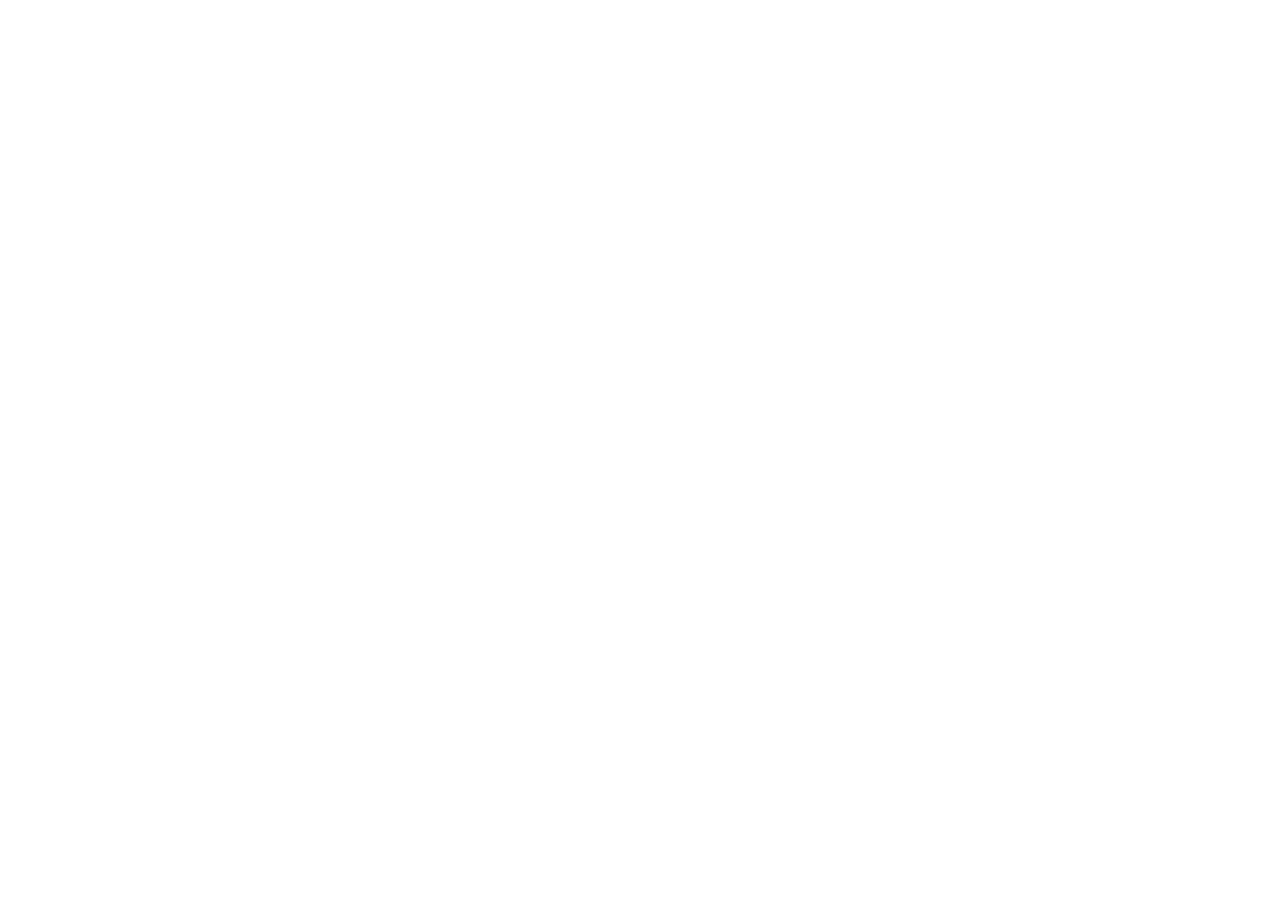
==== public/index.html @ 9d3251cb "estrutura" ====
<!DOCTYPE html>
<html lang="pt-br">
<head>
    <meta charset="UTF-8">
    <meta name="viewport" content="width=device-width, initial-scale=1.0">
    <title>Document</title>
    <link rel="stylesheet" href="assets/css/homepage/index.css">
</head>
<body>
    
</body>
</html>
---- public/assets/css/homepage/index.css ----
* {
    font-family: 'Segoe UI', Tahoma, Geneva, Verdana, sans-serif;
    font-size: 16px;
    margin: 0;
    padding: 0;
}
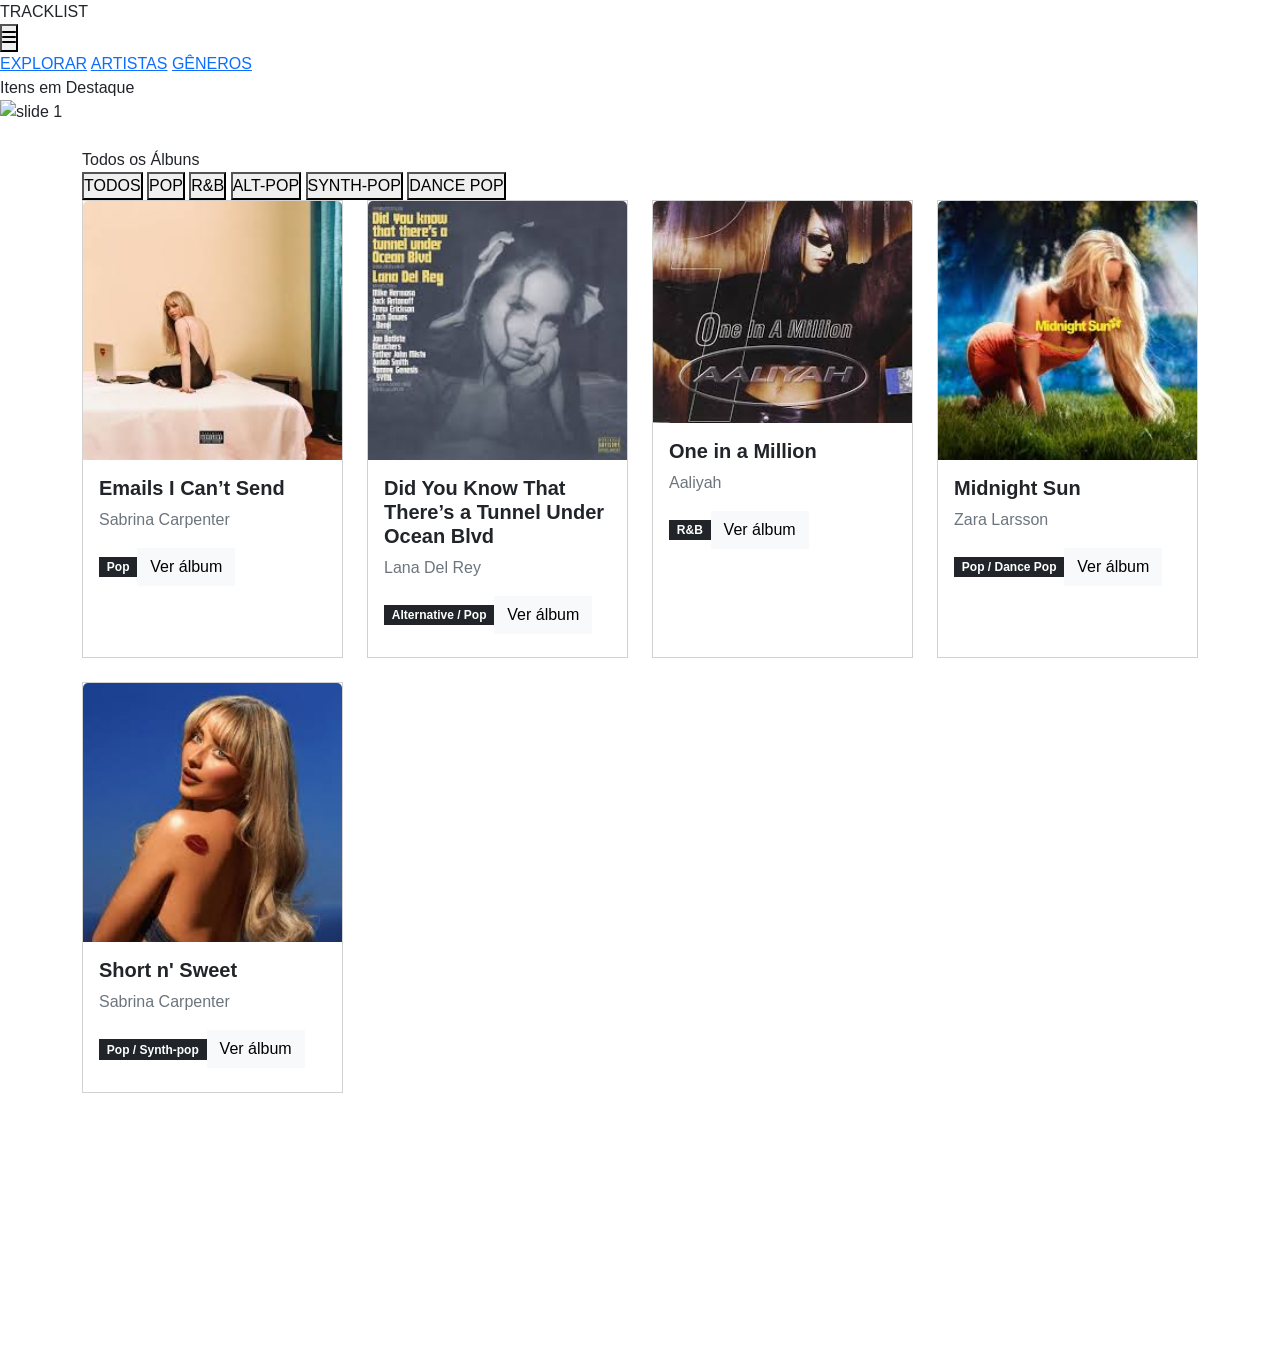
==== commit e13c3bbd: "fim" ====
--- a/public/index.html
+++ b/public/index.html
@@ -1,12 +1,161 @@
 <!DOCTYPE html>
 <html lang="pt-br">
+
 <head>
     <meta charset="UTF-8">
     <meta name="viewport" content="width=device-width, initial-scale=1.0">
-    <title>Document</title>
-    <link rel="stylesheet" href="assets/css/homepage/index.css">
+    <title>Tracklist</title>
+    <link rel="stylesheet" href="assets/css/homepage/estilo.css">
+    <link href="https://cdn.jsdelivr.net/npm/bootstrap@5.3.8/dist/css/bootstrap.min.css" rel="stylesheet"
+        integrity="sha384-sRIl4kxILFvY47J16cr9ZwB07vP4J8+LH7qKQnuqkuIAvNWLzeN8tE5YBujZqJLB" crossorigin="anonymous">
+    <link rel="stylesheet" href="https://cdnjs.cloudflare.com/ajax/libs/font-awesome/6.5.0/css/all.min.css">
 </head>
+
 <body>
-    
+    <header>
+        <div class="logo">
+            TRACKLIST
+        </div>
+        <nav class="nav-container">
+            <button class="menu-toggle" type="button" data-bs-toggle="collapse" data-bs-target="#menuMobile">
+                <i class="fa-solid fa-bars"></i>
+            </button>
+            <div class="menu-mobile collapse d-lg-block" id="menuMobile">
+                <div class="menu">
+                    <a href="#" class="item-menu">EXPLORAR</a>
+                    <a href="#" class="item-menu">ARTISTAS</a>
+                    <a href="#" class="item-menu">GÊNEROS</a>
+                </div>
+            </div>
+        </nav>
+    </header>
+
+    <main>
+        <div class="titulo-destaque">Itens em Destaque</div>
+        <div id="carouselExampleIndicators" class="carousel slide" data-bs-ride="carousel">
+
+            <div class="carousel-indicators">
+                <button type="button" data-bs-target="#carouselExampleIndicators" data-bs-slide-to="0"
+                    class="active"></button>
+
+                <button type="button" data-bs-target="#carouselExampleIndicators" data-bs-slide-to="1"></button>
+
+                <button type="button" data-bs-target="#carouselExampleIndicators" data-bs-slide-to="2"></button>
+            </div>
+
+            <div class="carousel-inner">
+
+                <div class="carousel-item active">
+                    <img src="https://www.rollingstone.com/wp-content/uploads/2021/08/AaliyahCreditMarcBaptiste-1.jpeg?w=1581&h=1054&crop=1"
+                        class="d-block w-100" alt="slide 1">
+
+                    <div class="carousel-caption">
+                        <h3>One In A Million</h3>
+                        <p>Aaliyah</p>
+
+                        <a href="detalhes.html?id=3" class="btn btn-outline-light rounded-0 px-4">
+                            Ver detalhes
+                        </a>
+                    </div>
+                </div>
+
+                <div class="carousel-item">
+                    <img src="https://pbs.twimg.com/media/FXqLXs3UIAgInqq.jpg" class="d-block w-100" alt="slide 2">
+
+                    <div class="carousel-caption">
+                        <h3>Emails I Can’t Send</h3>
+                        <p>Sabrina Carpenter</p>
+
+                        <a href="detalhes.html?id=1" class="btn btn-outline-light rounded-0 px-4">
+                            Ver detalhes
+                        </a>
+                    </div>
+                </div>
+
+                <div class="carousel-item">
+                    <img src="https://i0.wp.com/demetriakess.com/wp-content/uploads/2022/12/tumblr_186775bc4c5c85c2c6883a220fbc2486_4e7c18ce_2048.jpg?resize=1140%2C380&ssl=1"
+                        class="d-block w-100" alt="slide 3">
+
+                    <div class="carousel-caption">
+                        <h3>Did You Know That There’s a...</h3>
+                        <p>Lana Del Rey</p>
+
+                        <a href="detalhes.html?id=2" class="btn btn-outline-light rounded-0 px-4">
+                            Ver detalhes
+                        </a>
+                    </div>
+                </div>
+            </div>
+
+            <button class="carousel-control-prev" type="button" data-bs-target="#carouselExampleIndicators"
+                data-bs-slide="prev">
+
+                <span class="carousel-control-prev-icon"></span>
+
+            </button>
+
+            <button class="carousel-control-next" type="button" data-bs-target="#carouselExampleIndicators"
+                data-bs-slide="next">
+
+                <span class="carousel-control-next-icon"></span>
+
+            </button>
+        </div>
+
+        <div class="container mt-4 pb-5">
+            <div class="rotulo-wrapper">
+                <div class="rotulo">Todos os Álbuns</div>
+                <div class="filtros" id="filtros">
+                    <button class="filtro-btn active" data-genero="TODOS">TODOS</button>
+                    <button class="filtro-btn" data-genero="Pop">POP</button>
+                    <button class="filtro-btn" data-genero="R&B">R&amp;B</button>
+                    <button class="filtro-btn" data-genero="Alternative">ALT-POP</button>
+                    <button class="filtro-btn" data-genero="Synth-pop">SYNTH-POP</button>
+                    <button class="filtro-btn" data-genero="Dance Pop">DANCE POP</button>
+                </div>
+            </div>
+
+            <div id="album-list" class="row g-4"></div>
+
+        </div>
+    </main>
+    <footer class="footer-custom py-5 text-white">
+        <div class="container">
+
+            <div class="row">
+
+                <div class="col-12 col-md-7 col-lg-8 text-center text-md-start mb-4 mb-md-0">
+
+                    <h2 class="footer-title">
+                        SOBRE
+                    </h2>
+
+                    <p class="footer-text lh-lg mb-0">
+                        Tracklist é um catálogo editorial de álbuns musicais,
+                        um espaço para descobrir obras, explorar tracklists e
+                        mergulhar na estética de cada lançamento.
+                    </p>
+
+                </div>
+
+                <div class="col-12 col-md-5 col-lg-4 text-center text-md-end">
+
+                    <h2 class="footer-title">
+                        AUTORIA
+                    </h2>
+
+                    <ul class="footer-info list-unstyled mb-0">
+                        <li class="mb-2"><strong>Aluno:</strong> Sara Freitas</li>
+                        <li class="mb-2"><strong>Curso:</strong> Sistemas de Informação</li>
+                        <li><strong>Turma:</strong> Noite</li>
+                    </ul>
+                </div>
+            </div>
+        </div>
+    </footer>
+    <script src="./assets/js/albuns.js"></script>
+    <script src="./assets/js/detalhes.js"></script>
+    <script src="https://cdn.jsdelivr.net/npm/bootstrap@5.3.8/dist/js/bootstrap.bundle.min.js"></script>
 </body>
+
 </html>
--- a/public/assets/css/homepage/estilo.css
+++ b/public/assets/css/homepage/estilo.css
@@ -0,0 +1,7 @@
+* {
+    font-family: 'Segoe UI', Tahoma, Geneva, Verdana, sans-serif;
+    font-size: 16px;
+    margin: 0;
+    padding: 0;
+}
+
